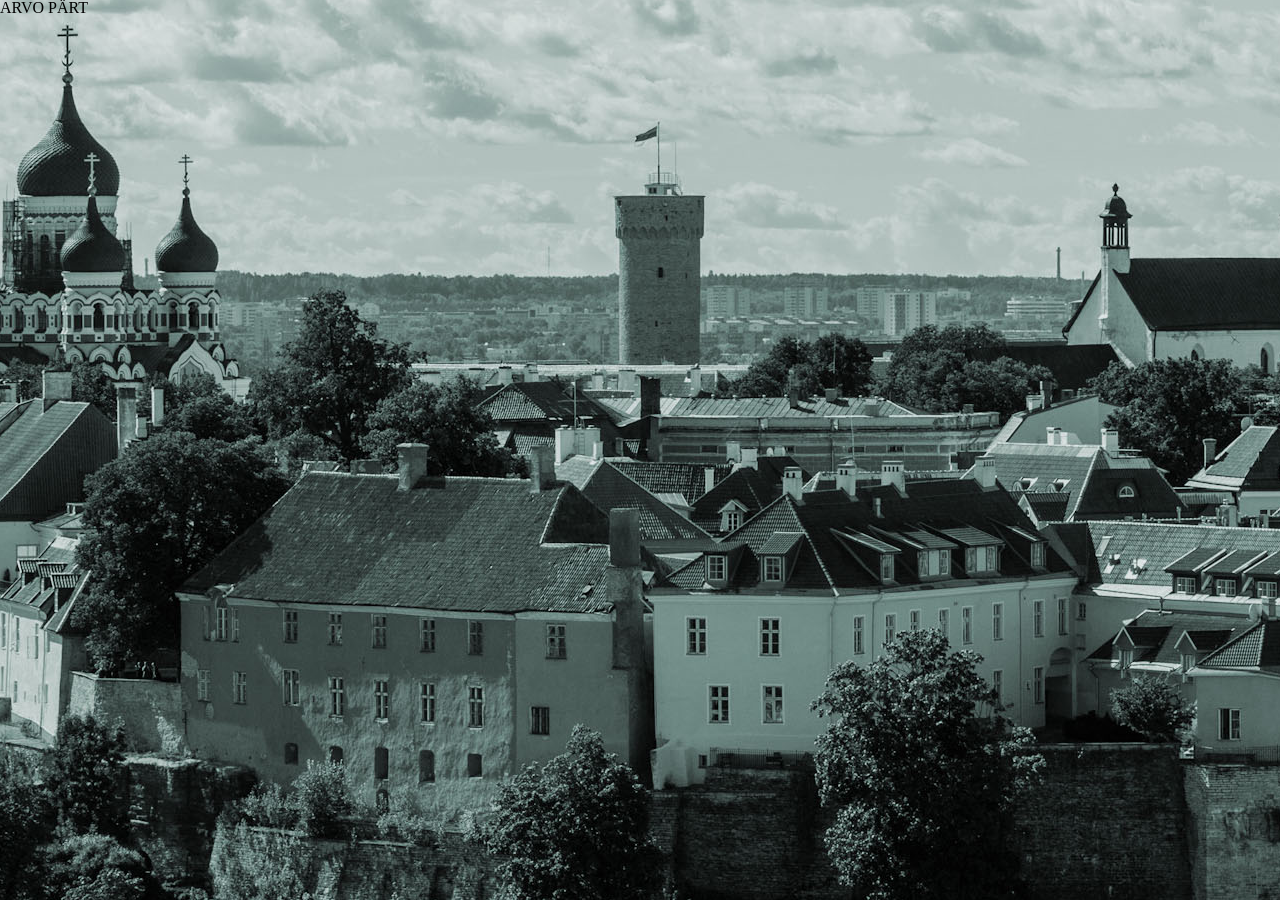
==== about.html @ 97184e86 "Added about page and reviews page" ====
<!DOCTYPE html>
<html>
<head>
	<meta charset="utf-8">
	<title>Music - Alina</title>
	<link rel="stylesheet" href="css/base.css">
	<link rel="stylesheet" href="css/style.css">
</head>
<body>
	<main>
        <h1>ARVO PÄRT</h1>
	</main>
</body>
</html>
---- css/base.css ----
/* http://meyerweb.com/eric/tools/css/reset/
   v2.0 | 20110126
   License: none (public domain)
*/

html, body, div, span, applet, object, iframe,
h1, h2, h3, h4, h5, h6, p, blockquote, pre,
a, abbr, acronym, address, big, cite, code,
del, dfn, em, img, ins, kbd, q, s, samp,
small, strike, strong, sub, sup, tt, var,
b, u, i, center,
dl, dt, dd, ol, ul, li,
fieldset, form, label, legend,
table, caption, tbody, tfoot, thead, tr, th, td,
article, aside, canvas, details, embed,
figure, figcaption, footer, header, hgroup,
menu, nav, output, ruby, section, summary,
time, mark, audio, video {
   margin: 0;
   padding: 0;
   border: 0;
   font-size: 100%;
   font: inherit;
   vertical-align: baseline;
}
/* HTML5 display-role reset for older browsers */
article, aside, details, figcaption, figure,
footer, header, hgroup, menu, nav, section {
   display: block;
}
body {
   line-height: 1;
}
ol, ul {
   list-style: none;
}
blockquote, q {
   quotes: none;
}
blockquote:before, blockquote:after,
q:before, q:after {
   content: '';
   content: none;
}
table {
   border-collapse: collapse;
   border-spacing: 0;
}
---- css/style.css ----
/* http://meyerweb.com/eric/tools/css/reset/
   v2.0 | 20110126
   License: none (public domain)
*/
html, body, div, span, applet, object, iframe,
h1, h2, h3, h4, h5, h6, p, blockquote, pre,
a, abbr, acronym, address, big, cite, code,
del, dfn, em, img, ins, kbd, q, s, samp,
small, strike, strong, sub, sup, tt, var,
b, u, i, center,
dl, dt, dd, ol, ul, li,
fieldset, form, label, legend,
table, caption, tbody, tfoot, thead, tr, th, td,
article, aside, canvas, details, embed,
figure, figcaption, footer, header, hgroup,
menu, nav, output, ruby, section, summary,
time, mark, audio, video {
  margin: 0;
  padding: 0;
  border: 0;
  font-size: 100%;
  font: inherit;
  vertical-align: baseline;
}

/* HTML5 display-role reset for older browsers */
article, aside, details, figcaption, figure,
footer, header, hgroup, menu, nav, section {
  display: block;
}

body {
  line-height: 1;
}

ol, ul {
  list-style: none;
}

blockquote, q {
  quotes: none;
}

blockquote:before, blockquote:after,
q:before, q:after {
  content: '';
  content: none;
}

table {
  border-collapse: collapse;
  border-spacing: 0;
}

/* ------------------------------------------------------------------------------ *\
   BORDER RADIUS
\* ------------------------------------------------------------------------------ */
/* ------------------------------------------------------------------------------ *\
   TRANSITION
\* ------------------------------------------------------------------------------ */
/* ------------------------------------------------------------------------------ *\
   BOX SHADOW
\* ------------------------------------------------------------------------------ */
/* ------------------------------------------------------------------------------ *\
   LINEAR GRADIENT

   Author: Dan Cederholm
\* ------------------------------------------------------------------------------ */
html {
  background: url(../img/tallin.jpg) no-repeat center center fixed;
  width: 100%;
}

.title {
  color: white;
  font-family: Helvetica, sans-serif;
  font-size: 20em;
  text-shadow: 8px 8px rgba(0, 0, 0, 0.6);
  float: left;
  width: 60%;
  padding: 30px;
  margin-bottom: 60px;
  letter-spacing: 5px;
}

span {
  letter-spacing: 16px;
}

.menu {
  color: white;
  font-family: Helvetica, sans-serif;
  font-size: 4em;
  line-height: 1.4em;
  letter-spacing: 3px;
  text-align: right;
  padding: 30px 90px 30px 30px;
  margin-top: 60px;
  background: #222222;
  opacity: 0.8;
  float: right;
  width: 20%;
}

a {
  text-decoration: none;
  color: white;
}

a:hover {
  color: #222222;
  background-color: white;
}

h3 {
  color: white;
  font-family: "Crimson Text", serif;
  font-size: 2em;
  background: #222222;
  padding: 30px;
  line-height: 1.4em;
  letter-spacing: 3px;
  clear: both;
  opacity: 0.8;
}
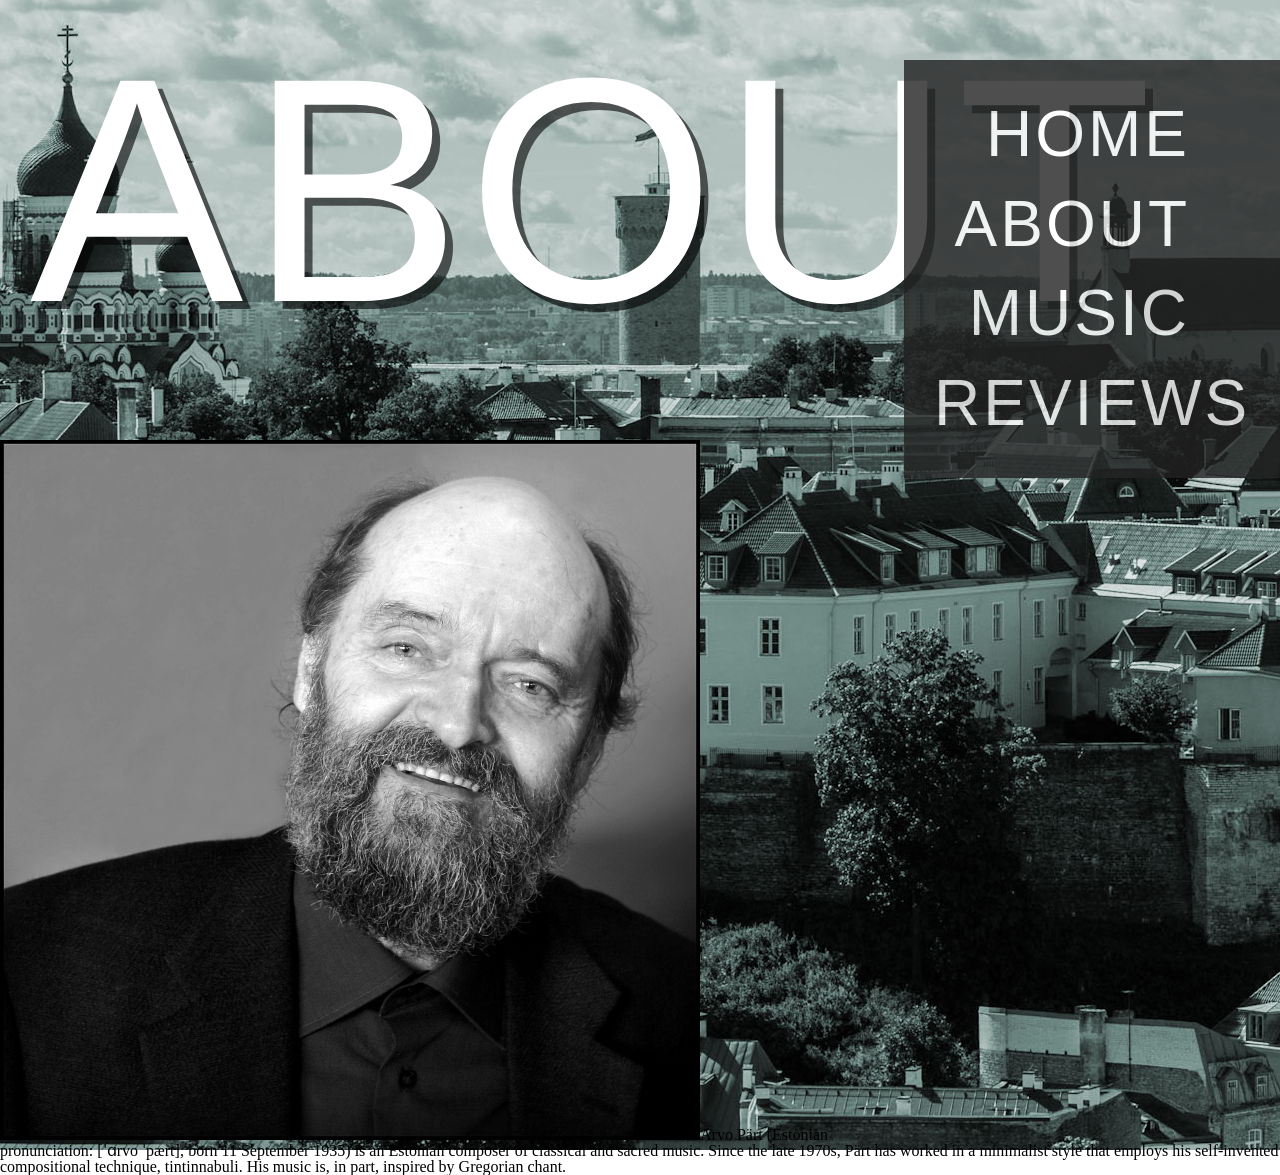
==== commit bd13a2ef: "Added all content to pages. Deleted file not needed" ====
--- a/about.html
+++ b/about.html
@@ -1,14 +1,30 @@
 <!DOCTYPE html>
 <html>
 <head>
-	<meta charset="utf-8">
-	<title>Music - Alina</title>
-	<link rel="stylesheet" href="css/base.css">
-	<link rel="stylesheet" href="css/style.css">
+    <meta charset="utf-8">
+    <title>ARVO PÄRT | ABOUT</title>
+    <link rel="stylesheet" href="css/base.css">
+    <link rel="stylesheet" href="css/style.css">
+    <link href='http://fonts.googleapis.com/css?family=Crimson+Text:400,700italic' rel='stylesheet' type='text/css'>
 </head>
 <body>
-	<main>
-        <h1>ARVO PÄRT</h1>
-	</main>
+<main>
+    <div class="title">
+        <div id="title">ABOUT</div>
+    </div>
+    <div class="menu">
+        <nav>
+            <ul>
+                <li><a href="index.html">HOME</a></li>
+                <li><a href="about.html">ABOUT</a></li>
+                <li><a href="music.html">MUSIC</a></li>
+                <li><a href="reviews.html">REVIEWS</a></li>
+            </ul>
+        </nav>
+    </div>
+    <h1><img id="img" src="img/arvo_part.JPG">Arvo Pärt (Estonian pronunciation: [ˈɑrvo ˈpært]; born 11 September 1935) is an
+        Estonian composer of classical and sacred music. Since the late 1970s, Pärt has worked in a minimalist style that employs
+        his self-invented compositional technique, tintinnabuli. His music is, in part, inspired by Gregorian chant.</h1>
+</main>
 </body>
 </html>
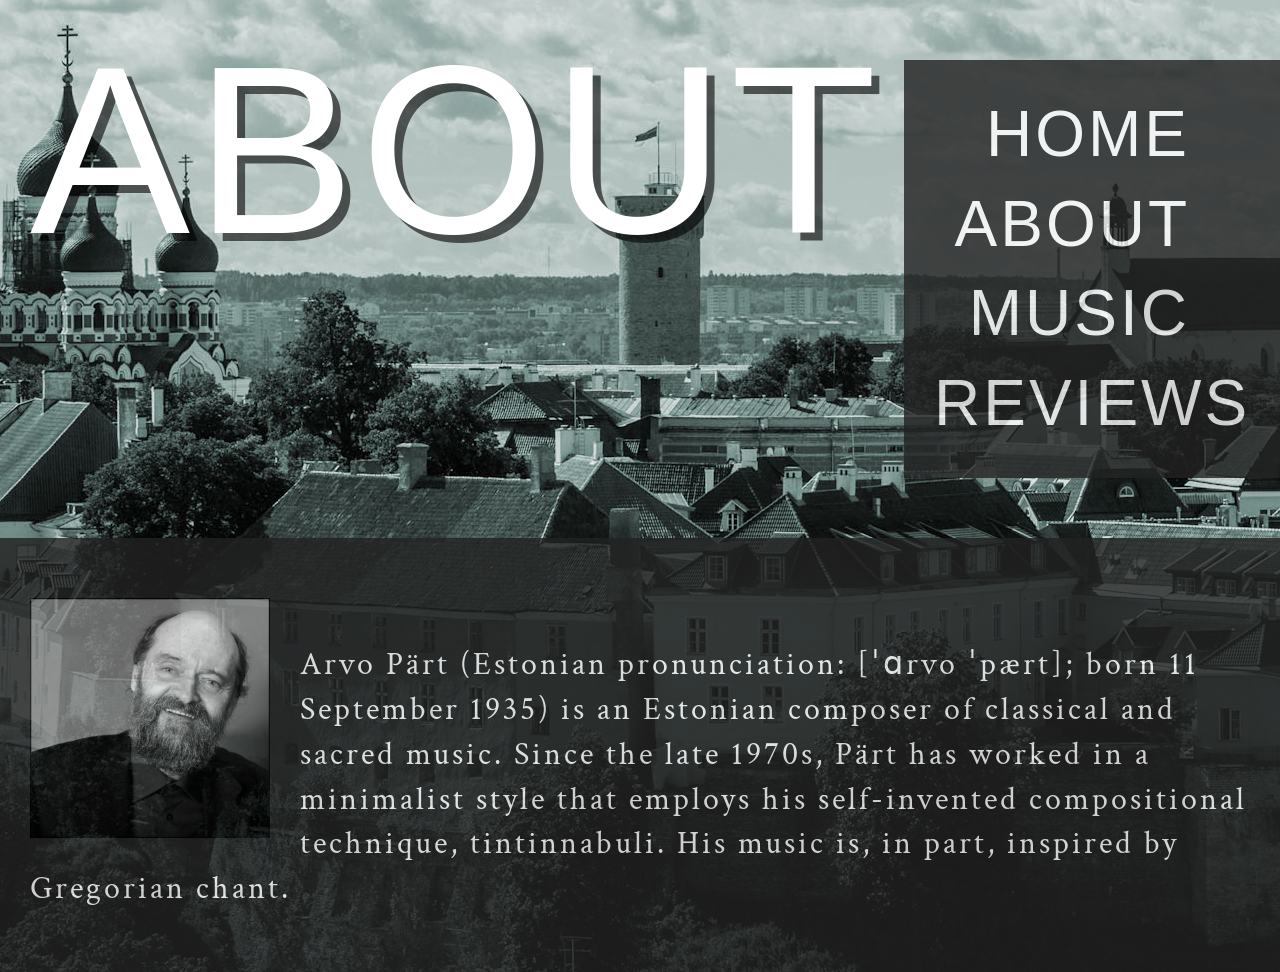
==== commit 0c675c6a: "Amended content and added play music icon" ====
--- a/about.html
+++ b/about.html
@@ -6,25 +6,26 @@
     <link rel="stylesheet" href="css/base.css">
     <link rel="stylesheet" href="css/style.css">
     <link href='http://fonts.googleapis.com/css?family=Crimson+Text:400,700italic' rel='stylesheet' type='text/css'>
+    <link rel="stylesheet" href="https://maxcdn.bootstrapcdn.com/font-awesome/4.4.0/css/font-awesome.min.css">
 </head>
 <body>
-<main>
-    <div class="title">
-        <div id="title">ABOUT</div>
-    </div>
-    <div class="menu">
-        <nav>
-            <ul>
-                <li><a href="index.html">HOME</a></li>
-                <li><a href="about.html">ABOUT</a></li>
-                <li><a href="music.html">MUSIC</a></li>
-                <li><a href="reviews.html">REVIEWS</a></li>
-            </ul>
-        </nav>
-    </div>
-    <h1><img id="img" src="img/arvo_part.JPG">Arvo Pärt (Estonian pronunciation: [ˈɑrvo ˈpært]; born 11 September 1935) is an
-        Estonian composer of classical and sacred music. Since the late 1970s, Pärt has worked in a minimalist style that employs
-        his self-invented compositional technique, tintinnabuli. His music is, in part, inspired by Gregorian chant.</h1>
-</main>
+    <main>
+        <div class="title">
+            <div id="title">ABOUT</div>
+        </div>
+        <div class="menu">
+            <nav>
+                <ul>
+                    <li><a href="index.html">HOME</a></li>
+                    <li><a href="about.html">ABOUT</a></li>
+                    <li><a href="music.html">MUSIC</a></li>
+                    <li><a href="reviews.html">REVIEWS</a></li>
+                </ul>
+            </nav>
+        </div>
+        <h1><img id="img" src="img/arvo_part.JPG"><br>Arvo Pärt (Estonian pronunciation: [ˈɑrvo ˈpært]; born 11 September 1935) is an
+            Estonian composer of classical and sacred music. Since the late 1970s, Pärt has worked in a minimalist style that employs
+            his self-invented compositional technique, tintinnabuli. His music is, in part, inspired by Gregorian chant.</h1>
+    </main>
 </body>
 </html>
--- a/css/style.css
+++ b/css/style.css
@@ -74,7 +74,7 @@
 .title {
   color: white;
   font-family: Helvetica, sans-serif;
-  font-size: 20em;
+  font-size: 15em;
   text-shadow: 8px 8px rgba(0, 0, 0, 0.6);
   float: left;
   width: 60%;
@@ -84,7 +84,7 @@
 }
 
 span {
-  letter-spacing: 16px;
+  letter-spacing: 13px;
 }
 
 .menu {
@@ -95,7 +95,7 @@
   letter-spacing: 3px;
   text-align: right;
   padding: 30px 90px 30px 30px;
-  margin-top: 60px;
+  margin: 60px 0;
   background: #222222;
   opacity: 0.8;
   float: right;
@@ -112,14 +112,43 @@
   background-color: white;
 }
 
-h3 {
+#img {
+  max-width: 240px;
+  float: left;
+  padding-right: 30px;
+}
+
+h1 {
   color: white;
   font-family: "Crimson Text", serif;
   font-size: 2em;
   background: #222222;
-  padding: 30px;
+  padding: 60px 30px;
   line-height: 1.4em;
   letter-spacing: 3px;
   clear: both;
   opacity: 0.8;
 }
+
+ol {
+  list-style: upper-roman;
+  padding-left: 60px;
+}
+
+strong {
+  font-family: Helvetica, sans-serif;
+  line-height: 2em;
+  font-size: 1.3em;
+}
+
+p {
+  color: white;
+  font-family: "Crimson Text", serif;
+  font-size: 1.5em;
+  background: #222222;
+  padding: 0px 30px;
+  line-height: 1.4em;
+  letter-spacing: 3px;
+  clear: both;
+  opacity: 0.8;
+}
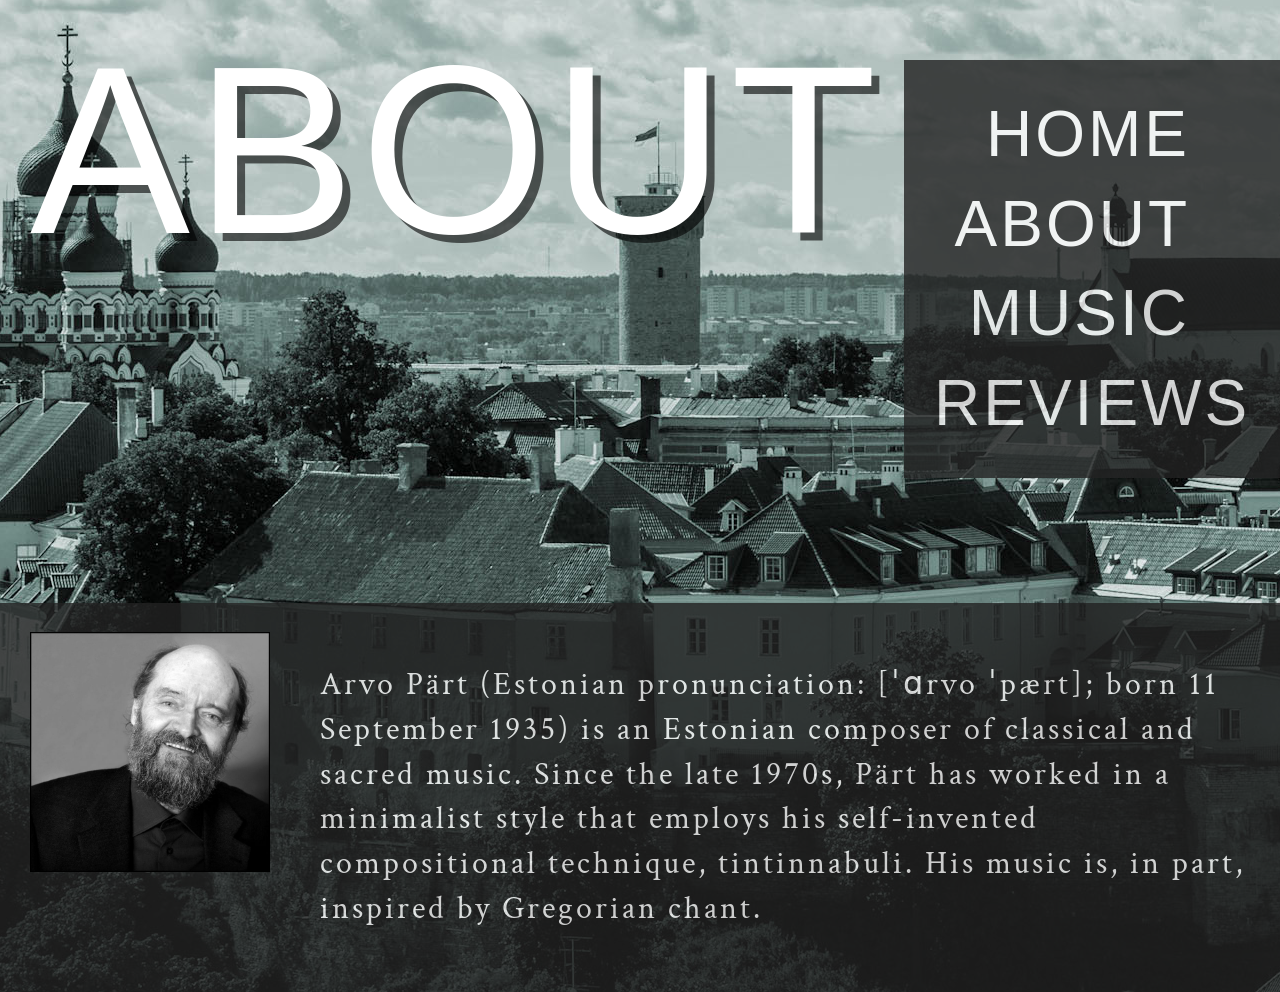
==== commit 3c90f8b0: "Fixed image to stack on top and fixed font size for reviews paragraphs" ====
--- a/about.html
+++ b/about.html
@@ -23,7 +23,8 @@
                 </ul>
             </nav>
         </div>
-        <h1><img id="img" src="img/arvo_part.JPG"><br>Arvo Pärt (Estonian pronunciation: [ˈɑrvo ˈpært]; born 11 September 1935) is an
+        <div><img id="img" src="img/arvo_part.JPG"></div>
+        <h1 id="padding">Arvo Pärt (Estonian pronunciation: [ˈɑrvo ˈpært]; born 11 September 1935) is an
             Estonian composer of classical and sacred music. Since the late 1970s, Pärt has worked in a minimalist style that employs
             his self-invented compositional technique, tintinnabuli. His music is, in part, inspired by Gregorian chant.</h1>
     </main>
--- a/css/style.css
+++ b/css/style.css
@@ -114,8 +114,11 @@
 
 #img {
   max-width: 240px;
-  float: left;
+  position: relative;
+  top: 17em;
+  left: 30px;
   padding-right: 30px;
+  z-index: 30;
 }
 
 h1 {
@@ -130,9 +133,12 @@
   opacity: 0.8;
 }
 
-ol {
-  list-style: upper-roman;
-  padding-left: 60px;
+#padding {
+  padding-left: 320px;
+}
+
+em {
+  padding-right: 20px;
 }
 
 strong {
@@ -144,11 +150,24 @@
 p {
   color: white;
   font-family: "Crimson Text", serif;
-  font-size: 1.5em;
+  font-size: 2em;
   background: #222222;
-  padding: 0px 30px;
+  padding: 10px 30px;
   line-height: 1.4em;
   letter-spacing: 3px;
   clear: both;
   opacity: 0.8;
 }
+
+ol {
+  color: white;
+  font-family: "Crimson Text", serif;
+  font-size: 1.7em;
+  background: #222222;
+  padding: 10px 90px;
+  line-height: 1.4em;
+  letter-spacing: 3px;
+  clear: both;
+  opacity: 0.8;
+  list-style: upper-roman;
+}
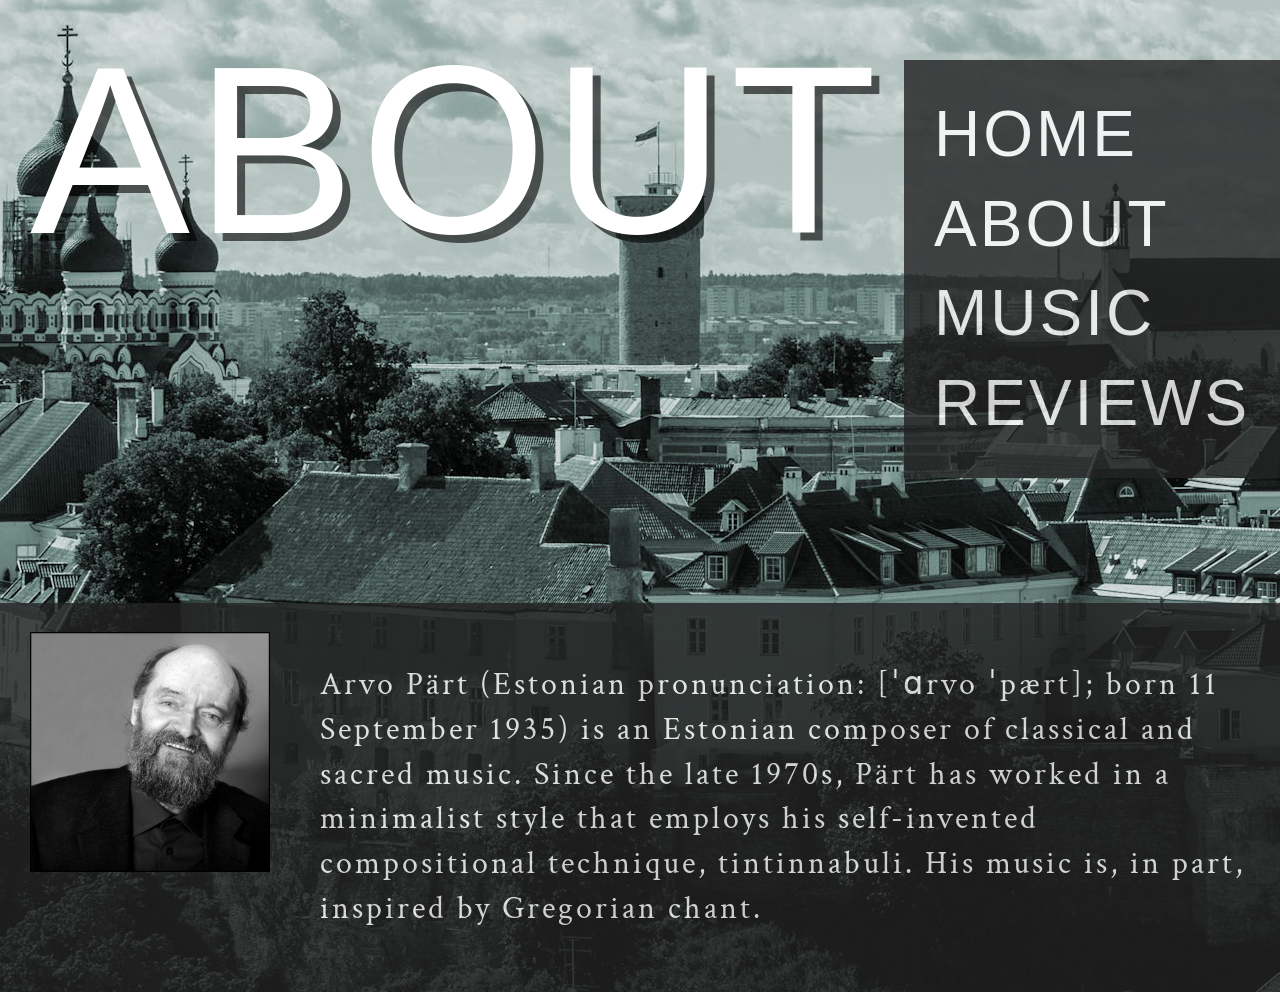
==== commit 7a2308c1: "Added alt to arvo part photo on about page" ====
--- a/about.html
+++ b/about.html
@@ -23,7 +23,7 @@
                 </ul>
             </nav>
         </div>
-        <div><img id="img" src="img/arvo_part.JPG"></div>
+        <div><img id="img" src="img/arvo_part.JPG" alt="Image of Arvo Pärt"></div>
         <h1 id="padding">Arvo Pärt (Estonian pronunciation: [ˈɑrvo ˈpært]; born 11 September 1935) is an
             Estonian composer of classical and sacred music. Since the late 1970s, Pärt has worked in a minimalist style that employs
             his self-invented compositional technique, tintinnabuli. His music is, in part, inspired by Gregorian chant.</h1>
--- a/css/style.css
+++ b/css/style.css
@@ -93,7 +93,7 @@
   font-size: 4em;
   line-height: 1.4em;
   letter-spacing: 3px;
-  text-align: right;
+  text-align: left;
   padding: 30px 90px 30px 30px;
   margin: 60px 0;
   background: #222222;
